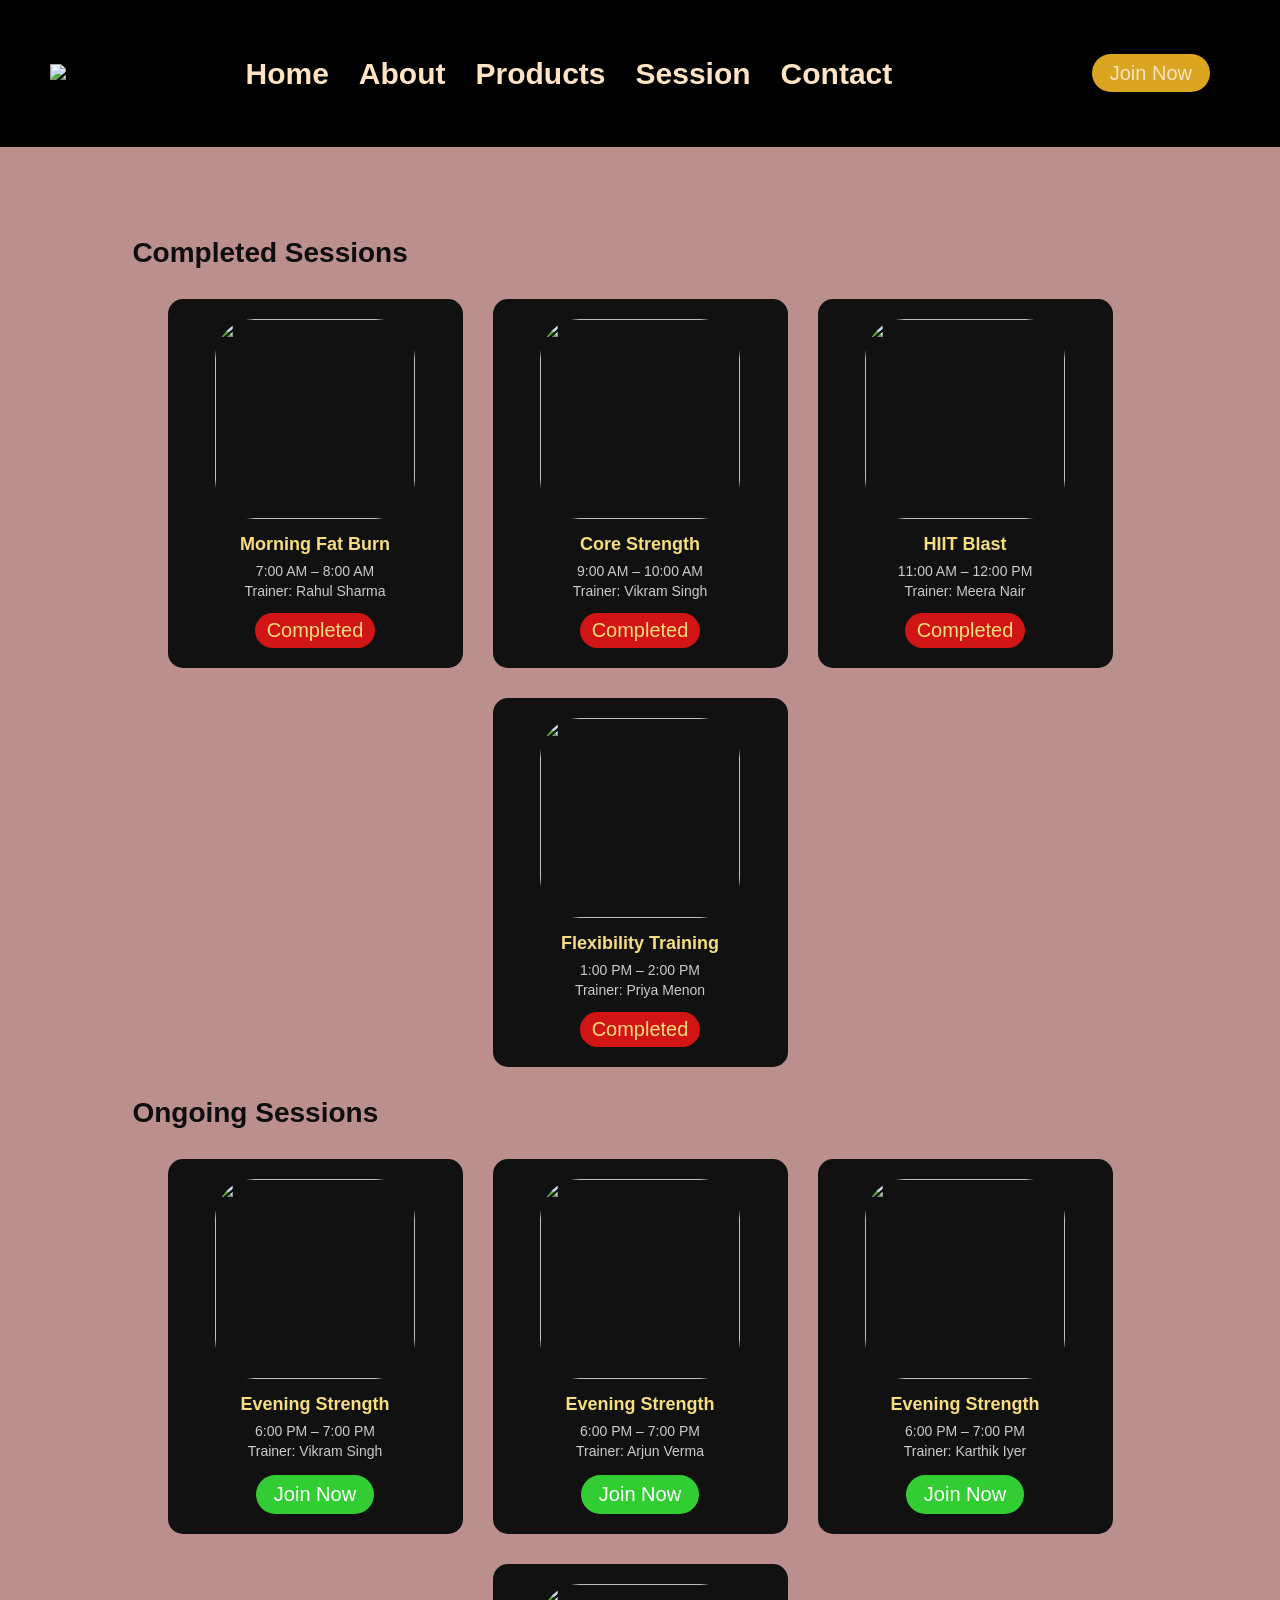
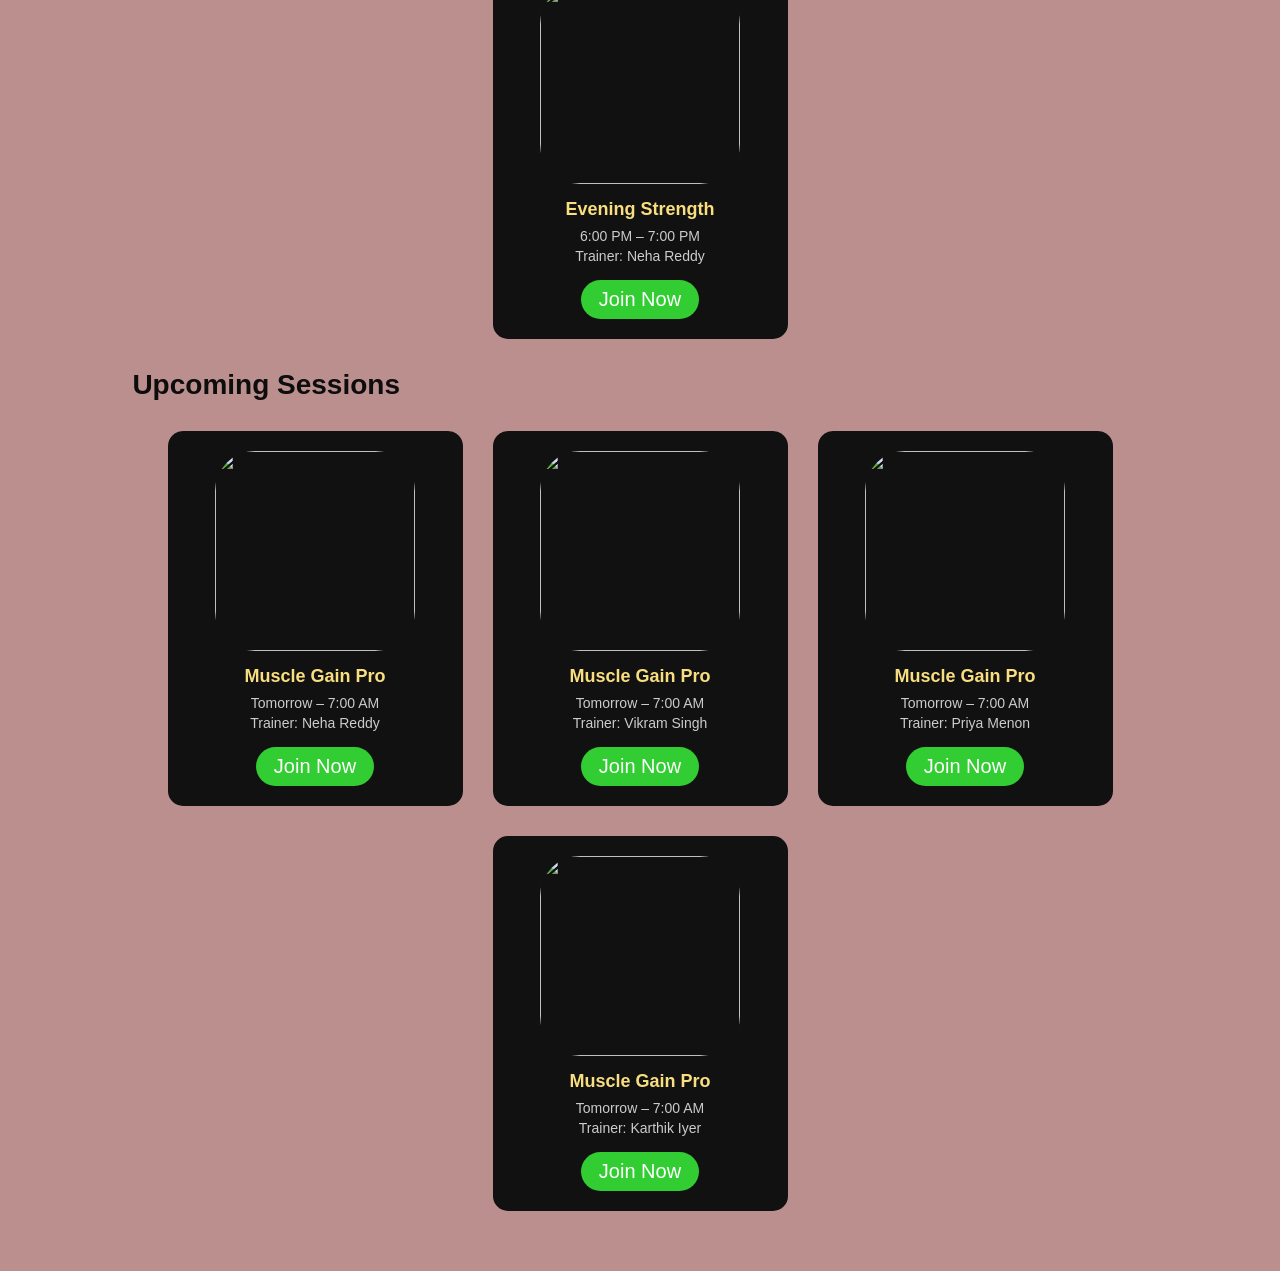
==== Sessions.html @ 17903a73 "Add files via upload" ====
<!DOCTYPE html>
<html lang="en">
<head>
    <meta charset="UTF-8">
    <meta name="viewport" content="width=device-width, initial-scale=1.0">
    <title>Document</title>
    <link rel="Stylesheet" href="Style.css">
</head>
<body>
<header class="header">
    <div class="logo">
            <img src="Images/Updated Logo.png">
    </div>
    <nav>
        <ul class="menu">
            <li><a href="index.html">Home</a></li>
            <li><a href="about.html">About</a></li>
            <li><a href="products.html">Products</a></li>
            <li><a href="Sessions.html">Session</a></li>
            <li><a href="contact.html">Contact</a></li>
        </ul>
    </nav>
    <div class="cta">
        <a href="#" class="btn">Join Now</a>
    </div>
</header>
<section class="sessions-page">

    <!-- Completed -->
    <h2 class="section-title">Completed Sessions</h2>
    <div class="session-container">

        <div class="session-box completed">
            <img src="My Team/Rahul.png" alt="">
            <h3>Morning Fat Burn</h3>
            <p>7:00 AM – 8:00 AM</p>
            <p>Trainer: Rahul Sharma</p>
            <span class="completed-tag">Completed</span>
        </div>

        <div class="session-box completed">
            <img src="My Team/vikram.png" alt="">
            <h3>Core Strength</h3>
            <p>9:00 AM – 10:00 AM</p>
            <p>Trainer: Vikram Singh</p>
            <span class="completed-tag">Completed</span>
        </div>

        <div class="session-box completed">
            <img src="My Team/Meera.png" alt="">
            <h3>HIIT Blast</h3>
            <p>11:00 AM – 12:00 PM</p>
            <p>Trainer: Meera Nair</p>
            <span class="completed-tag">Completed</span>
        </div>

        <div class="session-box completed">
            <img src="My Team/Priya.png" alt="">
            <h3>Flexibility Training</h3>
            <p>1:00 PM – 2:00 PM</p>
            <p>Trainer: Priya Menon</p>
            <span class="completed-tag">Completed</span>
        </div>

    </div>


    <!-- Ongoing -->
    <h2 class="section-title">Ongoing Sessions</h2>
    <div class="session-container">

        <div class="session-box ongoing">
            <img src="My Team/vikram.png" alt="">
            <h3>Evening Strength</h3>
            <p>6:00 PM – 7:00 PM</p>
            <p>Trainer: Vikram Singh</p>
            <a href="#" class="join-btn">Join Now</a>
        </div>
                <div class="session-box ongoing">
            <img src="My Team/CEO.png" alt="">
            <h3>Evening Strength</h3>
            <p>6:00 PM – 7:00 PM</p>
            <p>Trainer: Arjun Verma</p>
            <a href="#" class="join-btn">Join Now</a>
        </div>
                <div class="session-box ongoing">
            <img src="My Team/Karthik.png" alt="">
            <h3>Evening Strength</h3>
            <p>6:00 PM – 7:00 PM</p>
            <p>Trainer: Karthik Iyer</p>
            <a href="#" class="join-btn">Join Now</a>
        </div>
                <div class="session-box ongoing">
            <img src="My Team/neha.png" alt="">
            <h3>Evening Strength</h3>
            <p>6:00 PM – 7:00 PM</p>
            <p>Trainer: Neha Reddy</p>
            <a href="#" class="join-btn">Join Now</a>
        </div>
    </div>
    <h2 class="section-title">Upcoming Sessions</h2>
    <div class="session-container">

        <div class="session-box upcoming">
            <img src="My Team/neha.png" alt="">
            <h3>Muscle Gain Pro</h3>
            <p>Tomorrow – 7:00 AM</p>
            <p>Trainer: Neha Reddy</p>
            <a href="#" class="join-btn">Join Now</a>
        </div>
               <div class="session-box upcoming">
            <img src="My Team/vikram.png" alt="">
            <h3>Muscle Gain Pro</h3>
            <p>Tomorrow – 7:00 AM</p>
            <p>Trainer: Vikram Singh</p>
            <a href="#" class="join-btn">Join Now</a>
        </div>
               <div class="session-box upcoming">
            <img src="My Team/Priya.png" alt="">
            <h3>Muscle Gain Pro</h3>
            <p>Tomorrow – 7:00 AM</p>
            <p>Trainer: Priya Menon</p>
            <a href="#" class="join-btn">Join Now</a>
        </div>
               <div class="session-box upcoming">
            <img src="My Team/Karthik.png" alt="">
            <h3>Muscle Gain Pro</h3>
            <p>Tomorrow – 7:00 AM</p>
            <p>Trainer: Karthik Iyer</p>
            <a href="#" class="join-btn">Join Now</a>
        </div>
    </div>
</section>
</body>
</html>
---- Style.css ----
*{
    margin:0;
    padding:0;
    box-sizing:border-box;
}
.header{
    display: flex;
    align-items: center;
    justify-content: space-between;
    padding: 15px 50px;
    background-color: black;
    height: 147px;
}
.logo img {
    width: 150px;
    height: auto;
}
.menu{
    list-style: none;
    display: flex;
    align-items: center;
    gap: 30px;
    margin: 0;
    padding: 0;
}
.menu li{
    display: block;
}
.menu li a{
    text-decoration: none;
    color: bisque;
    font-size: 30px;
    font-family: Calibri, 'Trebuchet MS', sans-serif;
    font-weight: 900;
}
.btn{
    background:goldenrod;
    color: bisque;
    padding:8px 18px;
    text-decoration:none;
    border-radius:20px;
    font-size: 20px;
    font-family: Calibri, 'Trebuchet MS', sans-serif;
}
/*about-Home Section*/
.abtimg img{
    float: left;
    width: 500px;
    height: 600px;
    justify-content: center;
    margin: 10px;
}
.abt{
    padding: 20px;
    background-color: #ab4e52;
    font-family: Calibri, 'Trebuchet MS', sans-serif;
    color: black;
}

.about-container{
    display:flex;
    align-items:center;
    gap:50px;
}

.about-img img{
    width:450px;
    float: left;
    height: auto;
}

.about-cont{
    width:900px;
    float: right;
    font-family: Calibri, 'Trebuchet MS', sans-serif;
    font-size: 26px;
    text-align: center;
}

/*Services-Home Section*/
.services{
    background-color: #fafad2;
    padding:40px 30px;
    font-family: Calibri, 'Trebuchet MS', sans-serif;
    text-align: center;
    font-size: 30px;
    margin-top: 10px;
}

.service-container{
    display:flex;
    flex-wrap:wrap;
    justify-content:center;
}

.service-box{
    flex: 0 0 22%;
    margin:10px;
    padding:20px;
    background:#000;
    color:#D4AF37;
    border-radius:10px;
    font-size:16px;
    font-family: Calibri, 'Trebuchet MS', sans-serif;
    text-align:center;
    box-sizing:border-box;
}
.service-box:hover{
    background-color:#111;
    transform: translateY(-5px);
    transition: 0.3s;
    box-shadow: 0 10px 25px rgba(20, 20, 20, 0.853)
}
.service-box img{
    width:100%;
    height:180px;
    object-fit:cover;
    border-radius:8px;
}

.service-box h4{
    margin-bottom:10px;
}

.service-box p{
    font-size:14px;
    color:#ccc;
}
.team{
    padding:20px;
    text-align:center;
    background-color:#b78727;
    font-size: 20px;
    font-family: Calibri, 'Trebuchet MS', sans-serif;
}

.team-container{
    display:flex;
    flex-wrap:wrap;
    justify-content:center;
    gap:30px;
    margin-top:40px;
}

.team-member{
    flex: 0 0 22%;   /* 4 per row */
    background:#000;
    padding:20px;
    border-radius:20%;
    box-sizing:border-box;
    transition:0.3s ease;
}
.team-member:hover{
    transform: translateY(-8px);
    box-shadow: 0 10px 25px rgba(10, 10, 10, 0.912);
}

.team-member img{
    width:100%;
    height:220px;
    object-fit:cover;
    border-radius:20%;
}

.team-member h4{
    margin-top:15px;
    color:#D4AF37;
}

.team-member p{
    color:#ccc;
    font-size:14px;
}
.testimonial{
    padding:80px 60px;
    background:#faf0be;
    color:#10100f;
    text-align:center;
}

.testimonial-container{
    display:flex;
    justify-content:center;
    gap:30px;
    margin-top:40px;
}

.testimonial-box{
    width:300px;
    padding:25px;
    background:#140a0a;
    border-radius:10px;
    font-weight: bold;
    font-family: Calibri, 'Trebuchet MS', sans-serif;
    font-size: 20px;
    color: #D4AF37;
}
.footer{
    background:black;
    color:#D4AF37;
    padding:40px 60px;
    font-family: Calibri, 'Trebuchet MS', sans-serif;
}

.footer-container{
    display:flex;
    justify-content:space-between;
    align-items:flex-start;
}

/* Brand Section */
.footer-brand{
    width:30%;
}

.footer-logo{
    width:120px;
    margin-bottom:10px;
}

.footer-brand p{
    color:#ccc;
    font-size:14px;
}

/* Gallery Section */
.footer-gallery{
    width:30%;
}

.gallery{
    display:flex;                 /* Flex instead of grid */
    gap:10px;
    
}

.gallery img{
    width:100px;
    height:100px;
    object-fit:cover;
}

/* Session Section */
.footer-session{
    width:30%;
    text-align:left;
}

.footer-session h4{
    font-size:22px;
    margin-bottom:15px;
    color:white;
}

.session-card{
    display:flex;
    align-items:center;
    gap:15px;
}

.trainer-img{
    width:90px;
    height:90px;
    border-radius:50%;
    object-fit:cover;
}

.session-info p{
    font-size:16px;
    color:#ccc;
    margin:4px 0;
}

.session-name{
    font-size:18px;
    font-weight:bold;
    color:white;
}

.tin{
    display:inline-block;
    background: goldenrod;
    color: white;
    padding: 8px 18px;
    text-decoration: none;
    border-radius: 25px;
    font-size: 14px;
    margin-top: 8px;
    transition: 0.3s ease;
}

.tin:hover{
    background:#d4a017;
    transform:scale(1.05);
}

/* Story */
.about-section{
    padding: 80px 10%;
    background-color: #541515;
}

.about-container{
    display: flex;
    align-items: center;
    gap: 50px;
    flex-wrap: wrap;
}

.about-image{
    flex: 1;
}

.about-image img{
    width: 100%;
    border-radius: 20px;
    box-shadow: 0 8px 25px rgba(0,0,0,0.2);
    margin-left: 20px;
}

.about-content{
    flex: 1;
    font-family:  Calibri, 'Trebuchet MS', sans-serif;
}

.about-content h2{
    font-size: 32px;
    margin-bottom: 20px;
    color: goldenrod;
}

.about-content p{
    margin-bottom: 20px;
    font-size: 20px;
    color:#faf0be;
}

.mission-vision-section{
    display: flex;
    justify-content: center;
    gap: 40px;
    padding: 60px 10%;
    background-color: #e6be8a;
    flex-wrap: wrap;
}
.sec-title{
    font-size: 38px;
    font-weight: 700;
    text-align: center;
    margin-bottom: 50px;
    font-family: Calibri, 'Trebuchet MS', sans-serif;
    color: #111;
    position: relative;
}

.mv-box{
    max-width: 800px;
    margin: 0 auto 60px auto;
}
.mv-box{
    background: black;
    padding: 30px;
    border-radius: 20px;
    width: 450px;
}

.mv-box:hover{
    transform: translateY(-8px);
    box-shadow: 0 10px 25px rgba(10, 10, 10, 0.912);
}

.mv-box img{
    width: 100%;
    height: 300px;
    object-fit: cover;
    border-radius: 25px;
}

.mv-box h2{
    font-size: 32px;
    color: #b8860b;
    margin-bottom: 20px;
    font-family: Calibri, 'Trebuchet MS', sans-serif;
    text-align: center;
}

.mv-box p{
    font-size: 18px;
    color: #f8de7e;
    font-family: Calibri, 'Trebuchet MS', sans-serif;
    text-align: center;
}

/* Why Us */
.why-us{
    padding: 80px 10%;
    background: #111;
    color: #fff;
}

.why-title{
    text-align: center;
    font-size: 36px;
    margin-bottom: 60px;
    font-family: Calibri, 'Trebuchet MS', sans-serif;
}

.why-row{
    display: flex;
    align-items: center;
    gap: 40px;
    margin-bottom: 30px;
    flex-wrap: wrap;
    flex-direction: row-reverse;
}


.why-img{
    flex: 1;
    min-width: 300px;
}

.why-img img{
    width: 100%;
    height: 350px;
    border-radius: 20px;
    object-fit: cover;
}

.why-text{
    flex: 1;
}

.why-text h3{
    color: goldenrod;
    font-size: 28px;
    margin-bottom: 15px;
    font-family: Calibri, 'Trebuchet MS', sans-serif;
}

.why-text p{
    font-size: 23px;
    font-family: Calibri, 'Trebuchet MS', sans-serif;
}

/* CTA */
.cta{
    padding:80px 20px;
    text-align:center;
}

.button{
    display:inline-block;
    margin-top:20px;
    padding:12px 30px;
    background:goldenrod;
    color:#000;
    text-decoration:none;
    border-radius:30px;
    font-weight:bold;
    transition:0.3s;
}

.button:hover{
    background:#000;
    color:#fff;
}

.sessions-page{
    padding:60px 8%;
    background:#bc8f8f;
}

.session-box{
    background:#111;
    color:#0d0d0b;
}

.section-title{
    font-family: Calibri, 'Trebuchet MS', sans-serif;
    font-size: 28px;
    color: #0d0d0d;
    margin: 30px;
}

.session-container{
    display:flex;
    justify-content:center;
    gap:30px;
    flex-wrap:wrap;
}

.session-box{
    width:295px;
    background:#111;  
    color:#f8de7e;    
    padding:20px;
    border-radius:15px;
    text-align:center;
    transition:0.3s;
}

.session-box:hover{
    transform:translateY(-8px);
    box-shadow:0 10px 20px rgba(0,0,0,0.3);
}

.session-box img{
    width:200px;
    height:200px;
    border-radius:40px;
    margin-bottom:15px;
}

.session-box h3{
    font-size:18px;
    margin-bottom:8px;
    font-family: Calibri, 'Trebuchet MS', sans-serif;
}

.session-box p{
    font-size:14px;
    color:#ccc;
    margin:4px 0;
    font-family: Calibri, 'Trebuchet MS', sans-serif;
}

.completed-tag{
    display:inline-block;
    margin-top:10px;
    padding:6px 12px;
    background:#d11515;
    border-radius:20px;
    font-size:12px;
    font-family: Calibri, 'Trebuchet MS', sans-serif;
    font-size: 20px;
}


.join-btn{
    display:inline-block;
    margin-top:12px;
    padding:8px 18px;
    background:#32cd32;
    color:white;
    text-decoration:none;
    border-radius:25px;
    font-size:14px;
    transition:0.3s;
    font-family: Calibri, 'Trebuchet MS', sans-serif;
    font-size: 20px;
}

.join-btn:hover{
    background:#d4a017;
    transform:scale(1.05);
}
.page-title{
    text-align:center;
    padding:40px 0;
    font-size:40px;
    color:#111;
}

.products-section{
    padding:60px 8%;
    background:#0b0b0b;
    display:flex;
    flex-wrap: wrap;
    
    justify-content:center;
    gap:30px;
}


.product-box{
    width:400px;
    background:#111;
    color:white;
    padding:20px;
    border-radius:15px;
    text-align:center;
}

.product-box:hover{
    transform:translateY(-8px);
    box-shadow:0 15px 30px rgba(131, 140, 48, 0.842);
}

/* IMAGE */
.product-box img{
    width:100%;
    border-radius:10px;
}

.product-box:hover img{
    background-color: #b78727b2;
    transform: translateY(-5px);
}

/* TEXT */
.product-box h3{
    margin:15px 0;
    font-size:20px;
}

.product-box p{
    font-size:14px;
    margin-bottom:15px;
    color:#ccc;
}

.product-box h4{
    font-size:18px;
    margin-bottom:15px;
    color:#e74c3c;
}

/* BUTTON */
.product-box button{
    background:#e74c3c;
    border:none;
    padding:10px 20px;
    border-radius:8px;
    color:white;
    cursor:pointer;
    transition:0.3s;
}

.product-box button:hover{
    background:#a0bd11;
}

/* SECTION */
.contact-section{
    padding:60px 8%;
    background-color: #b78727;
}

.contact-title{
    text-align:center;
    font-size:40px;
    margin-bottom:50px;
    color:#111;
}

/* FLEX CONTAINER */
.contact-container{
    display:flex;
    justify-content:center;
    gap:50px;
    flex-wrap:wrap;
}

/* CONTACT INFO */
.contact-info{
    width:350px;
    background:#111;
    color:#f8de7e;
    padding:50px;
    border-radius:15px;
}

.contact-info h2{
    margin-bottom:20px;
    font-family: Calibri, 'Trebuchet MS', sans-serif;
    font-size: 20px;
    font-weight: bolder;
    text-align: center;
}

.contact-info p{
    margin:10px 0;
    font-family: Calibri, 'Trebuchet MS', sans-serif;
    font-size: 20px;
    font-weight: 100;
    text-align: center;
}

/* CONTACT FORM */
.contact-form{
    width:400px;
    background:#111;
    padding:30px;
    border-radius:15px;
}

.contact-form form{
    display:flex;
    flex-direction:column;
    gap:15px;
}

.contact-form input,
.contact-form textarea{
    padding:12px;
    border:none;
    border-radius:8px;
    font-size:14px;
}

.contact-form button{
    padding:12px;
    background:rgb(34, 15, 103);
    border:none;
    border-radius:8px;
    color:white;
    font-size:16px;
    cursor:pointer;
    transition:0.3s;
}

.contact-form button:hover{
    background:#d4a017;
}
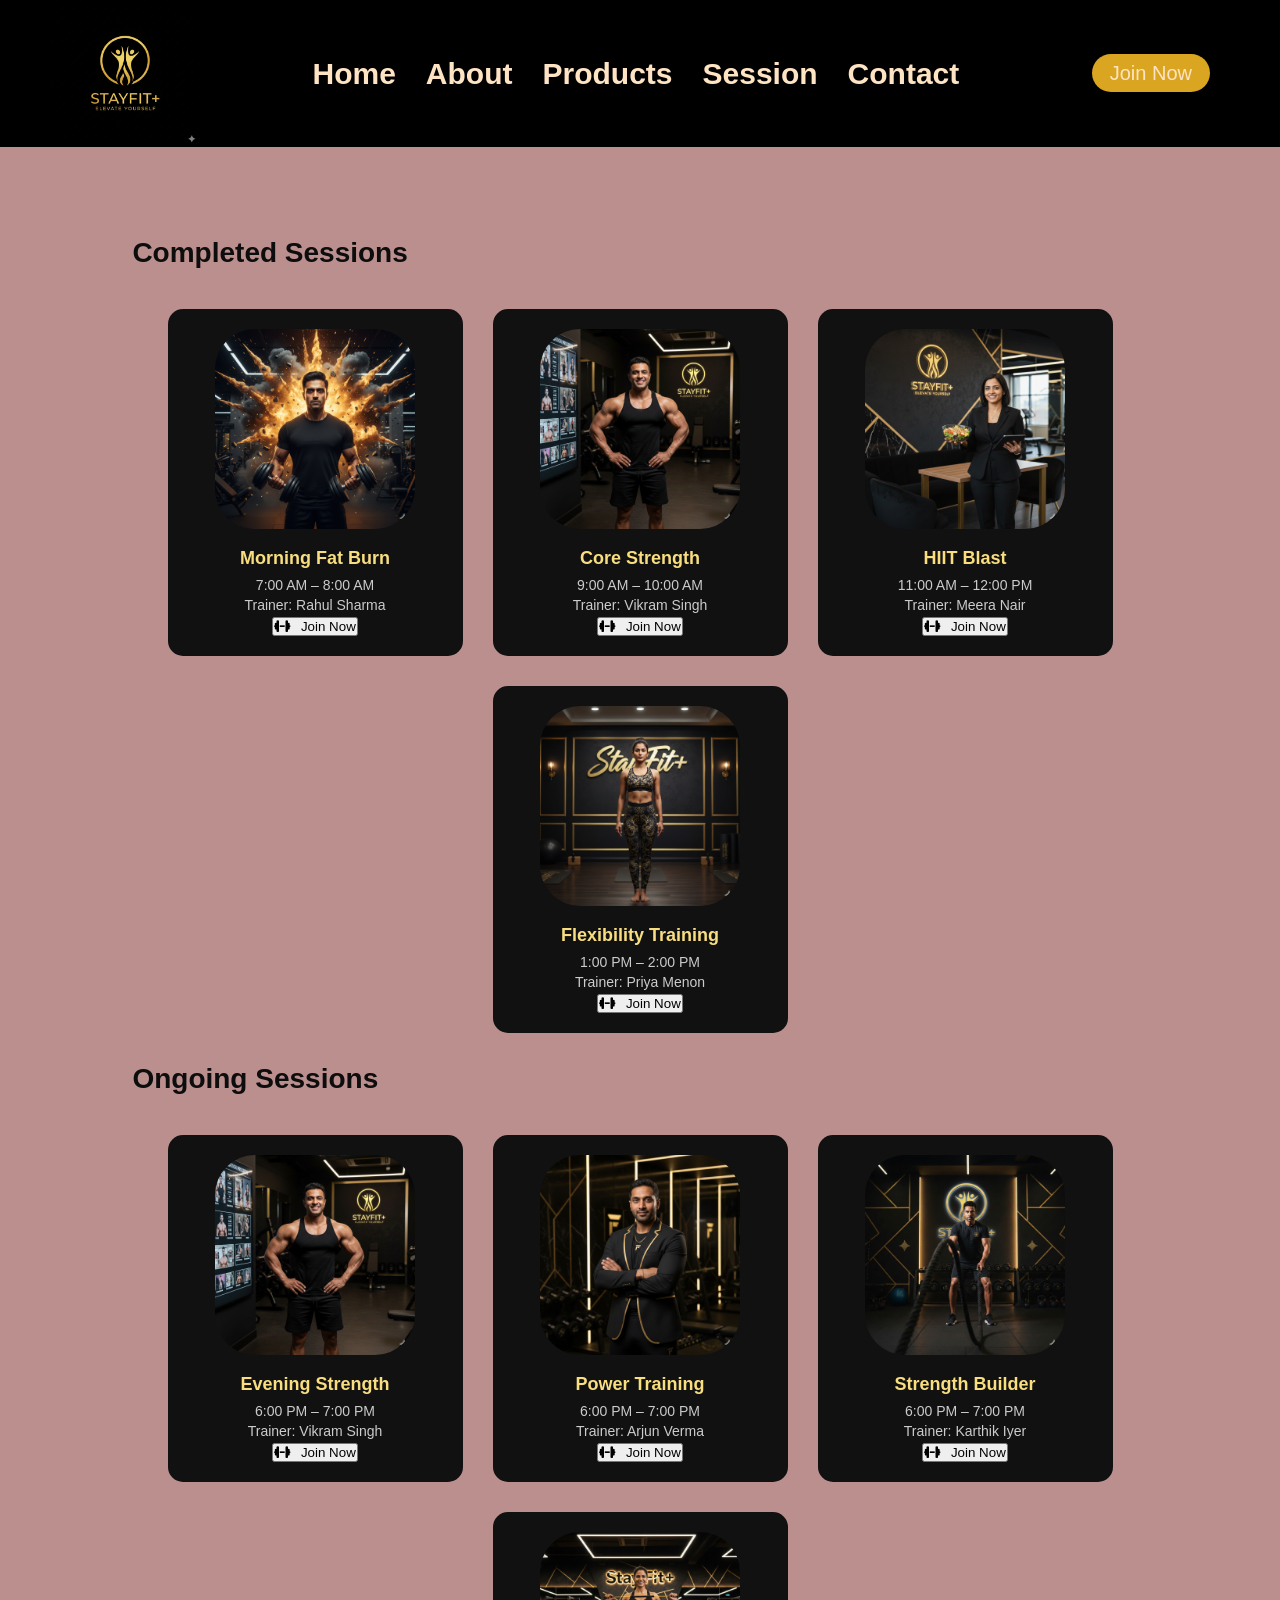
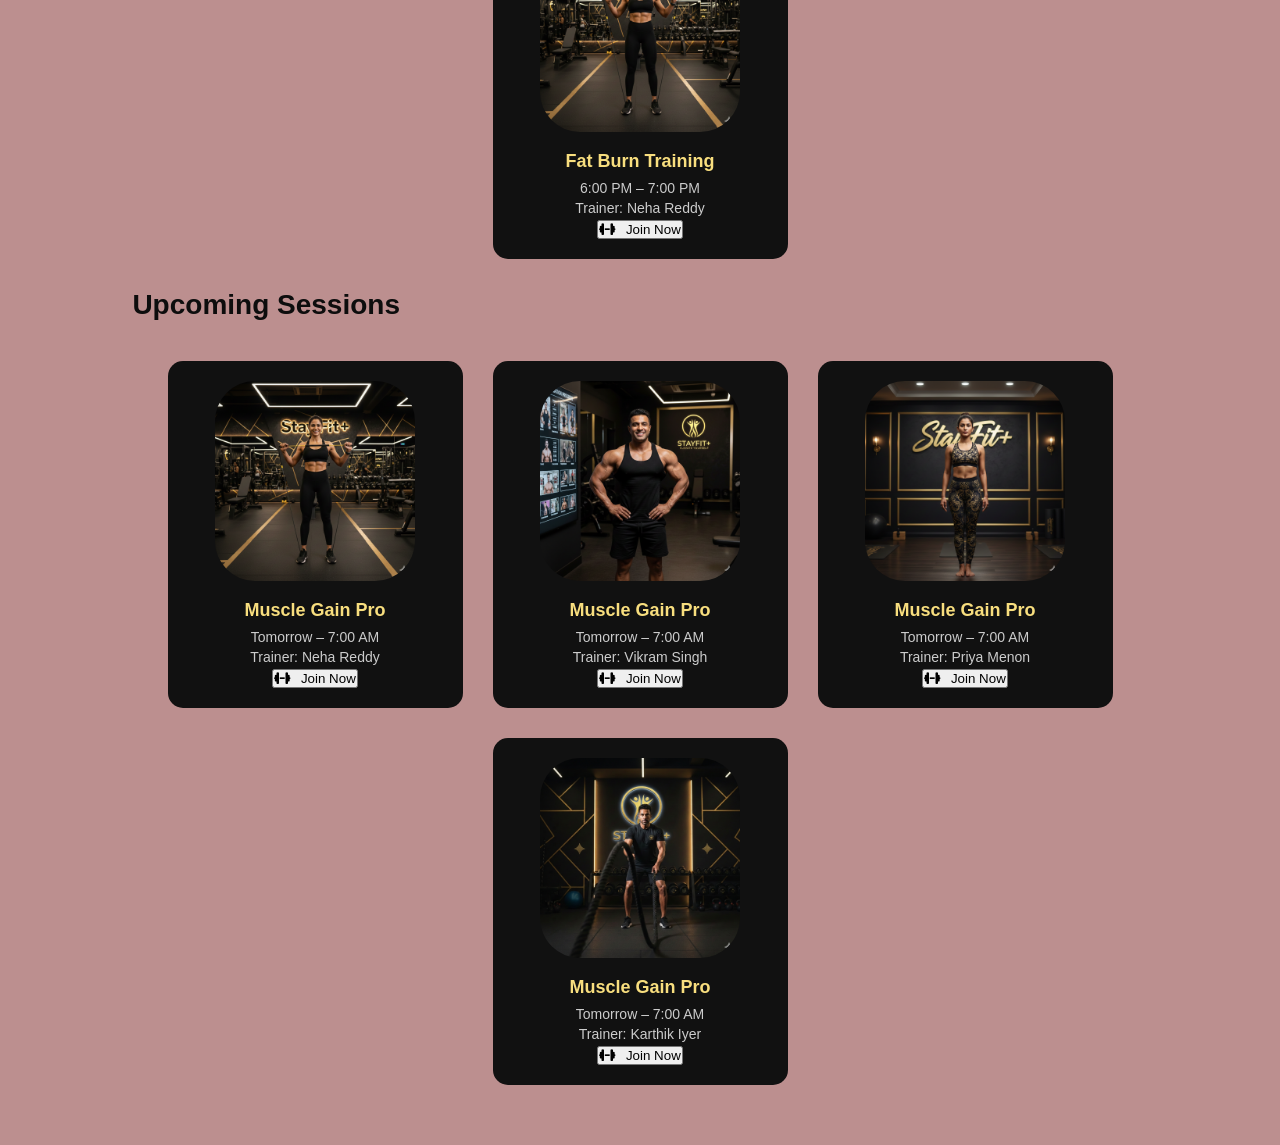
==== commit c97e3c45: "Update Sessions.html Updated Session.html page" ====
--- a/Sessions.html
+++ b/Sessions.html
@@ -1,135 +1,183 @@
 <!DOCTYPE html>
 <html lang="en">
 <head>
-    <meta charset="UTF-8">
-    <meta name="viewport" content="width=device-width, initial-scale=1.0">
-    <title>Document</title>
-    <link rel="Stylesheet" href="Style.css">
+<meta charset="UTF-8">
+<meta name="viewport" content="width=device-width, initial-scale=1.0">
+<title>StayFit+ Sessions</title>
+<link rel="stylesheet" href="Style.css">
+<link rel="stylesheet" href="Carstyle.css">
+<link rel="stylesheet" href="https://cdnjs.cloudflare.com/ajax/libs/font-awesome/6.5.1/css/all.min.css">
 </head>
 <body>
+
 <header class="header">
-    <div class="logo">
-            <img src="Images/Updated Logo.png">
-    </div>
-    <nav>
-        <ul class="menu">
-            <li><a href="index.html">Home</a></li>
-            <li><a href="about.html">About</a></li>
-            <li><a href="products.html">Products</a></li>
-            <li><a href="Sessions.html">Session</a></li>
-            <li><a href="contact.html">Contact</a></li>
-        </ul>
-    </nav>
+<div class="logo">
+<img src="Images/Updated Logo.png" alt="StayFit Logo">
+</div>
+
+<nav>
+    <ul class="menu">
+        <li><a href="index.html">Home</a></li>
+        <li><a href="about.html">About</a></li>
+        <li><a href="products.html">Products</a></li>
+        <li><a href="Sessions.html">Session</a></li>
+        <li><a href="contact.html">Contact</a></li>
+    </ul>
+</nav>
+
     <div class="cta">
         <a href="#" class="btn">Join Now</a>
     </div>
+
 </header>
+
 <section class="sessions-page">
 
-    <!-- Completed -->
-    <h2 class="section-title">Completed Sessions</h2>
-    <div class="session-container">
+<!-- Completed Sessions -->
 
-        <div class="session-box completed">
-            <img src="My Team/Rahul.png" alt="">
-            <h3>Morning Fat Burn</h3>
-            <p>7:00 AM – 8:00 AM</p>
-            <p>Trainer: Rahul Sharma</p>
-            <span class="completed-tag">Completed</span>
-        </div>
+<h2 class="section-title">Completed Sessions</h2>
+<div class="session-container">
 
-        <div class="session-box completed">
-            <img src="My Team/vikram.png" alt="">
-            <h3>Core Strength</h3>
-            <p>9:00 AM – 10:00 AM</p>
-            <p>Trainer: Vikram Singh</p>
-            <span class="completed-tag">Completed</span>
-        </div>
-
-        <div class="session-box completed">
-            <img src="My Team/Meera.png" alt="">
-            <h3>HIIT Blast</h3>
-            <p>11:00 AM – 12:00 PM</p>
-            <p>Trainer: Meera Nair</p>
-            <span class="completed-tag">Completed</span>
-        </div>
-
-        <div class="session-box completed">
-            <img src="My Team/Priya.png" alt="">
-            <h3>Flexibility Training</h3>
-            <p>1:00 PM – 2:00 PM</p>
-            <p>Trainer: Priya Menon</p>
-            <span class="completed-tag">Completed</span>
-        </div>
-
+    <div class="session-box completed">
+        <img src="My Team/Rahul.png" alt="Rahul Trainer">
+        <h3>Morning Fat Burn</h3>
+        <p>7:00 AM – 8:00 AM</p>
+        <p>Trainer: Rahul Sharma</p>
+        <a href="Login_Page.html"><button class="completed-btn">
+        <i class="fa-solid fa-dumbbell"></i> Join Now
+        </button></a>
     </div>
 
 
-    <!-- Ongoing -->
-    <h2 class="section-title">Ongoing Sessions</h2>
-    <div class="session-container">
+    <div class="session-box completed">
+        <img src="My Team/vikram.png" alt="Vikram Trainer">
+        <h3>Core Strength</h3>
+        <p>9:00 AM – 10:00 AM</p>
+        <p>Trainer: Vikram Singh</p>
+        <a href="Login_Page.html"><button class="completed-btn">
+        <i class="fa-solid fa-dumbbell"></i> Join Now
+        </button></a>
+    </div>
 
-        <div class="session-box ongoing">
-            <img src="My Team/vikram.png" alt="">
-            <h3>Evening Strength</h3>
-            <p>6:00 PM – 7:00 PM</p>
-            <p>Trainer: Vikram Singh</p>
-            <a href="#" class="join-btn">Join Now</a>
-        </div>
-                <div class="session-box ongoing">
-            <img src="My Team/CEO.png" alt="">
-            <h3>Evening Strength</h3>
-            <p>6:00 PM – 7:00 PM</p>
-            <p>Trainer: Arjun Verma</p>
-            <a href="#" class="join-btn">Join Now</a>
-        </div>
-                <div class="session-box ongoing">
-            <img src="My Team/Karthik.png" alt="">
-            <h3>Evening Strength</h3>
-            <p>6:00 PM – 7:00 PM</p>
-            <p>Trainer: Karthik Iyer</p>
-            <a href="#" class="join-btn">Join Now</a>
-        </div>
-                <div class="session-box ongoing">
-            <img src="My Team/neha.png" alt="">
-            <h3>Evening Strength</h3>
-            <p>6:00 PM – 7:00 PM</p>
-            <p>Trainer: Neha Reddy</p>
-            <a href="#" class="join-btn">Join Now</a>
-        </div>
+
+    <div class="session-box completed">
+        <img src="My Team/Meera.png" alt="Meera Trainer">
+        <h3>HIIT Blast</h3>
+        <p>11:00 AM – 12:00 PM</p>
+        <p>Trainer: Meera Nair</p>
+        <a href="Login_Page.html"><button class="completed-btn">
+        <i class="fa-solid fa-dumbbell"></i> Join Now
+        </button></a>
     </div>
-    <h2 class="section-title">Upcoming Sessions</h2>
-    <div class="session-container">
 
-        <div class="session-box upcoming">
-            <img src="My Team/neha.png" alt="">
-            <h3>Muscle Gain Pro</h3>
-            <p>Tomorrow – 7:00 AM</p>
-            <p>Trainer: Neha Reddy</p>
-            <a href="#" class="join-btn">Join Now</a>
-        </div>
-               <div class="session-box upcoming">
-            <img src="My Team/vikram.png" alt="">
-            <h3>Muscle Gain Pro</h3>
-            <p>Tomorrow – 7:00 AM</p>
-            <p>Trainer: Vikram Singh</p>
-            <a href="#" class="join-btn">Join Now</a>
-        </div>
-               <div class="session-box upcoming">
-            <img src="My Team/Priya.png" alt="">
-            <h3>Muscle Gain Pro</h3>
-            <p>Tomorrow – 7:00 AM</p>
-            <p>Trainer: Priya Menon</p>
-            <a href="#" class="join-btn">Join Now</a>
-        </div>
-               <div class="session-box upcoming">
-            <img src="My Team/Karthik.png" alt="">
-            <h3>Muscle Gain Pro</h3>
-            <p>Tomorrow – 7:00 AM</p>
-            <p>Trainer: Karthik Iyer</p>
-            <a href="#" class="join-btn">Join Now</a>
-        </div>
+
+    <div class="session-box completed">
+        <img src="My Team/Priya.png" alt="Priya Trainer">
+        <h3>Flexibility Training</h3>
+        <p>1:00 PM – 2:00 PM</p>
+        <p>Trainer: Priya Menon</p>
+        <a href="Login_Page.html"><button class="completed-btn">
+        <i class="fa-solid fa-dumbbell"></i> Join Now
+        </button></a>
     </div>
+
+</div>
+
+
+<!-- Ongoing Sessions -->
+
+<h2 class="section-title">Ongoing Sessions</h2>
+<div class="session-container">
+    <div class="session-box ongoing">
+        <img src="My Team/vikram.png" alt="Trainer">
+        <h3>Evening Strength</h3>
+        <p>6:00 PM – 7:00 PM</p>
+        <p>Trainer: Vikram Singh</p>
+        <a href="Login_Page.html"><button class="completed-btn">
+        <i class="fa-solid fa-dumbbell"></i> Join Now
+        </button></a>
+    </div>
+
+    <div class="session-box ongoing">
+        <img src="My Team/CEO.png" alt="Trainer">
+        <h3>Power Training</h3>
+        <p>6:00 PM – 7:00 PM</p>
+        <p>Trainer: Arjun Verma</p>
+        <a href="Login_Page.html"><button class="completed-btn">
+        <i class="fa-solid fa-dumbbell"></i> Join Now
+        </button></a>
+    </div>
+
+    <div class="session-box ongoing">
+        <img src="My Team/Karthik.png" alt="Trainer">
+        <h3>Strength Builder</h3>
+        <p>6:00 PM – 7:00 PM</p>
+        <p>Trainer: Karthik Iyer</p>
+        <a href="Login_Page.html"><button class="completed-btn">
+        <i class="fa-solid fa-dumbbell"></i> Join Now
+        </button></a>
+    </div>
+
+    <div class="session-box ongoing">
+        <img src="My Team/neha.png" alt="Trainer">
+        <h3>Fat Burn Training</h3>
+        <p>6:00 PM – 7:00 PM</p>
+        <p>Trainer: Neha Reddy</p>
+        <a href="Login_Page.html"><button class="completed-btn">
+        <i class="fa-solid fa-dumbbell"></i> Join Now
+        </button></a>
+    </div>
+
+</div>
+
+
+<!-- Upcoming Sessions -->
+
+<h2 class="section-title">Upcoming Sessions</h2>
+<div class="session-container">
+
+    <div class="session-box upcoming">
+        <img src="My Team/neha.png" alt="Trainer">
+        <h3>Muscle Gain Pro</h3>
+        <p>Tomorrow – 7:00 AM</p>
+        <p>Trainer: Neha Reddy</p>
+        <a href="Login_Page.html"><button class="completed-btn">
+        <i class="fa-solid fa-dumbbell"></i> Join Now
+        </button></a>
+    </div>
+
+    <div class="session-box upcoming">
+        <img src="My Team/vikram.png" alt="Trainer">
+        <h3>Muscle Gain Pro</h3>
+        <p>Tomorrow – 7:00 AM</p>
+        <p>Trainer: Vikram Singh</p>
+        <a href="Login_Page.html"><button class="completed-btn">
+        <i class="fa-solid fa-dumbbell"></i> Join Now
+        </button></a>
+    </div>
+
+    <div class="session-box upcoming">
+        <img src="My Team/Priya.png" alt="Trainer">
+        <h3>Muscle Gain Pro</h3>
+        <p>Tomorrow – 7:00 AM</p>
+        <p>Trainer: Priya Menon</p>
+        <a href="Login_Page.html"><button class="completed-btn">
+        <i class="fa-solid fa-dumbbell"></i> Join Now
+        </button></a>
+    </div>
+
+    <div class="session-box upcoming">
+        <img src="My Team/Karthik.png" alt="Trainer">
+        <h3>Muscle Gain Pro</h3>
+        <p>Tomorrow – 7:00 AM</p>
+        <p>Trainer: Karthik Iyer</p>
+        <a href="Login_Page.html"><button class="completed-btn">
+        <i class="fa-solid fa-dumbbell"></i> Join Now
+        </button></a>
+    </div>
+
+</div>
 </section>
+
 </body>
-</html>+</html>
--- a/Style.css
+++ b/Style.css
@@ -411,9 +411,11 @@
     gap: 40px;
     margin-bottom: 30px;
     flex-wrap: wrap;
+}
+
+.why-row:nth-child(even){
     flex-direction: row-reverse;
 }
-
 
 .why-img{
     flex: 1;
@@ -712,4 +714,6 @@
 
 .contact-form button:hover{
     background:#d4a017;
-}+
+}
+
--- a/Carstyle.css
+++ b/Carstyle.css
@@ -0,0 +1,216 @@
+*{
+    margin:0;
+    padding:0;
+}
+
+body{
+    margin:0;
+    background:linear-gradient(rgba(9,8,8,0.6), rgba(9,9,9,0.7)), url(Images/2.png);
+    background-repeat:no-repeat;
+    background-size:cover;
+    background-position:center;
+}
+
+h1{
+    text-align:center;
+    margin-top:10px;
+    color: #fcc100;
+    font-family: Calibri;
+}
+
+.start{
+    display:flex;
+    flex-direction:column;
+    justify-content:center;
+    align-items:center;
+    height:100vh;
+}
+
+.start h1{
+    font-family:'Segoe UI', Tahoma, Geneva, Verdana, sans-serif;
+    font-size:25px;
+    color:#f0e68c;
+    text-align:center;
+}
+
+.start img{
+    width:100px;
+    height:auto;
+    border-radius:50%;
+}
+
+.userdet{
+    font-family:calibri;
+    font-weight:bolder;
+    font-size:20px;
+    color:#f0e68c;
+    text-align:center;
+    width:200px;
+    background:rgba(0,0,0,0.7);
+    margin: 50px;
+    padding:40px;
+    border-radius:20px;
+    box-shadow:0 0 20px #fcc100f0;
+}
+
+.userdet button{
+    background-color:#fcc200;
+    border-radius:10px 10px;
+    margin-top: 10px;
+    padding:5px;
+    font-size:20px;
+    font-family:Calibri;
+    border:5px solid black;
+}
+
+.userdet button:hover{
+    transform:scale(1.1);
+    background-color:#f0e68c;
+}
+
+.userdet input{
+    background-color:rgb(14,14,16);
+    color:white;
+    font-family:Calibri;
+    font-size:15px;
+    text-align:center;
+    padding: 5px;
+}
+
+#message{
+    color:#f4bc0689;
+    font-weight:bold;
+    margin-top:10px;
+}
+
+/* OTP PAGE */
+
+.otpbox{
+    font-family: Calibri;
+    font-size:18px;
+    color:#f0e68c;
+    width:250px;
+    margin:auto;
+    margin-top:150px;
+    text-align:center;
+    background:rgba(0,0,0,0.75);
+    padding:25px;
+    border-radius:20px;
+    box-shadow:0 0 20px #fcc100;
+}
+
+.otpbox input{
+    background-color:rgb(14,14,16);
+    color:white;
+    text-align:center;
+    font-size:16px;
+    padding:8px;
+    margin-top:10px;
+    border:none;
+    border-radius:8px;
+}
+
+.otpbox button{
+    background-color:#fcc200;
+    border-radius:100px;
+    padding:8px 20px;
+    font-size:18px;
+    font-family:Calibri;
+    margin-top:15px;
+    border:3px solid black;
+}
+
+.otpbox button:hover{
+    transform:scale(1.1);
+    background-color:#f0e68c;
+}
+
+#msg{
+    color:#fcc200;
+    font-weight:bold;
+    margin-top:10px;
+}
+
+/* SESSION PAGE */
+
+.topbar{
+    width:100%;
+    display:flex;
+    justify-content:flex-start; /* moves button to left */
+    padding:10px 20px;
+}
+
+.backbtn{
+    background:black;
+    color:#fcc200;
+    border-radius:20px;
+    padding:8px 18px;
+    font-size:16px;
+    border:2px solid #fcc200;
+    cursor:pointer;
+}
+
+.backbtn:hover{
+    background:#fcc200;
+    color:black;
+}
+
+button i{
+    margin-right:6px;
+}
+
+.dec{
+    background-color: #fcc200;
+    color: black;
+    font-family: calibri;
+    font-size: 35px;
+}
+
+.dec a button{
+    background-color: black;
+    color: #fcc200;
+    border-radius: 40px;
+    padding: 10px;
+    margin: 10px;
+    position: relative;
+}
+
+.session-container{
+    display:flex;
+    justify-content:center;
+    gap:30px;
+    flex-wrap:wrap;
+    margin-top:40px;
+}
+
+.session-card{
+    background:rgba(0,0,0,0.75);
+    width:220px;
+    padding:20px;
+    border-radius:15px;
+    text-align:center;
+    color:#f0e68c;
+    box-shadow:0 0 20px #fcc100;
+    font-family:Calibri;
+}
+
+.session-card img{
+    width:120px;
+    height:120px;
+    border-radius:40px;
+    margin-bottom:10px;
+}
+
+.session-card button{
+    background:#fcc200;
+    border-radius:100px;
+    padding:8px 20px;
+    font-size:16px;
+    border:3px solid black;
+    margin-top:10px;
+}
+
+.session-card button:hover{
+    transform:translateY(-0.5);
+    background:#f0e68c;
+}
